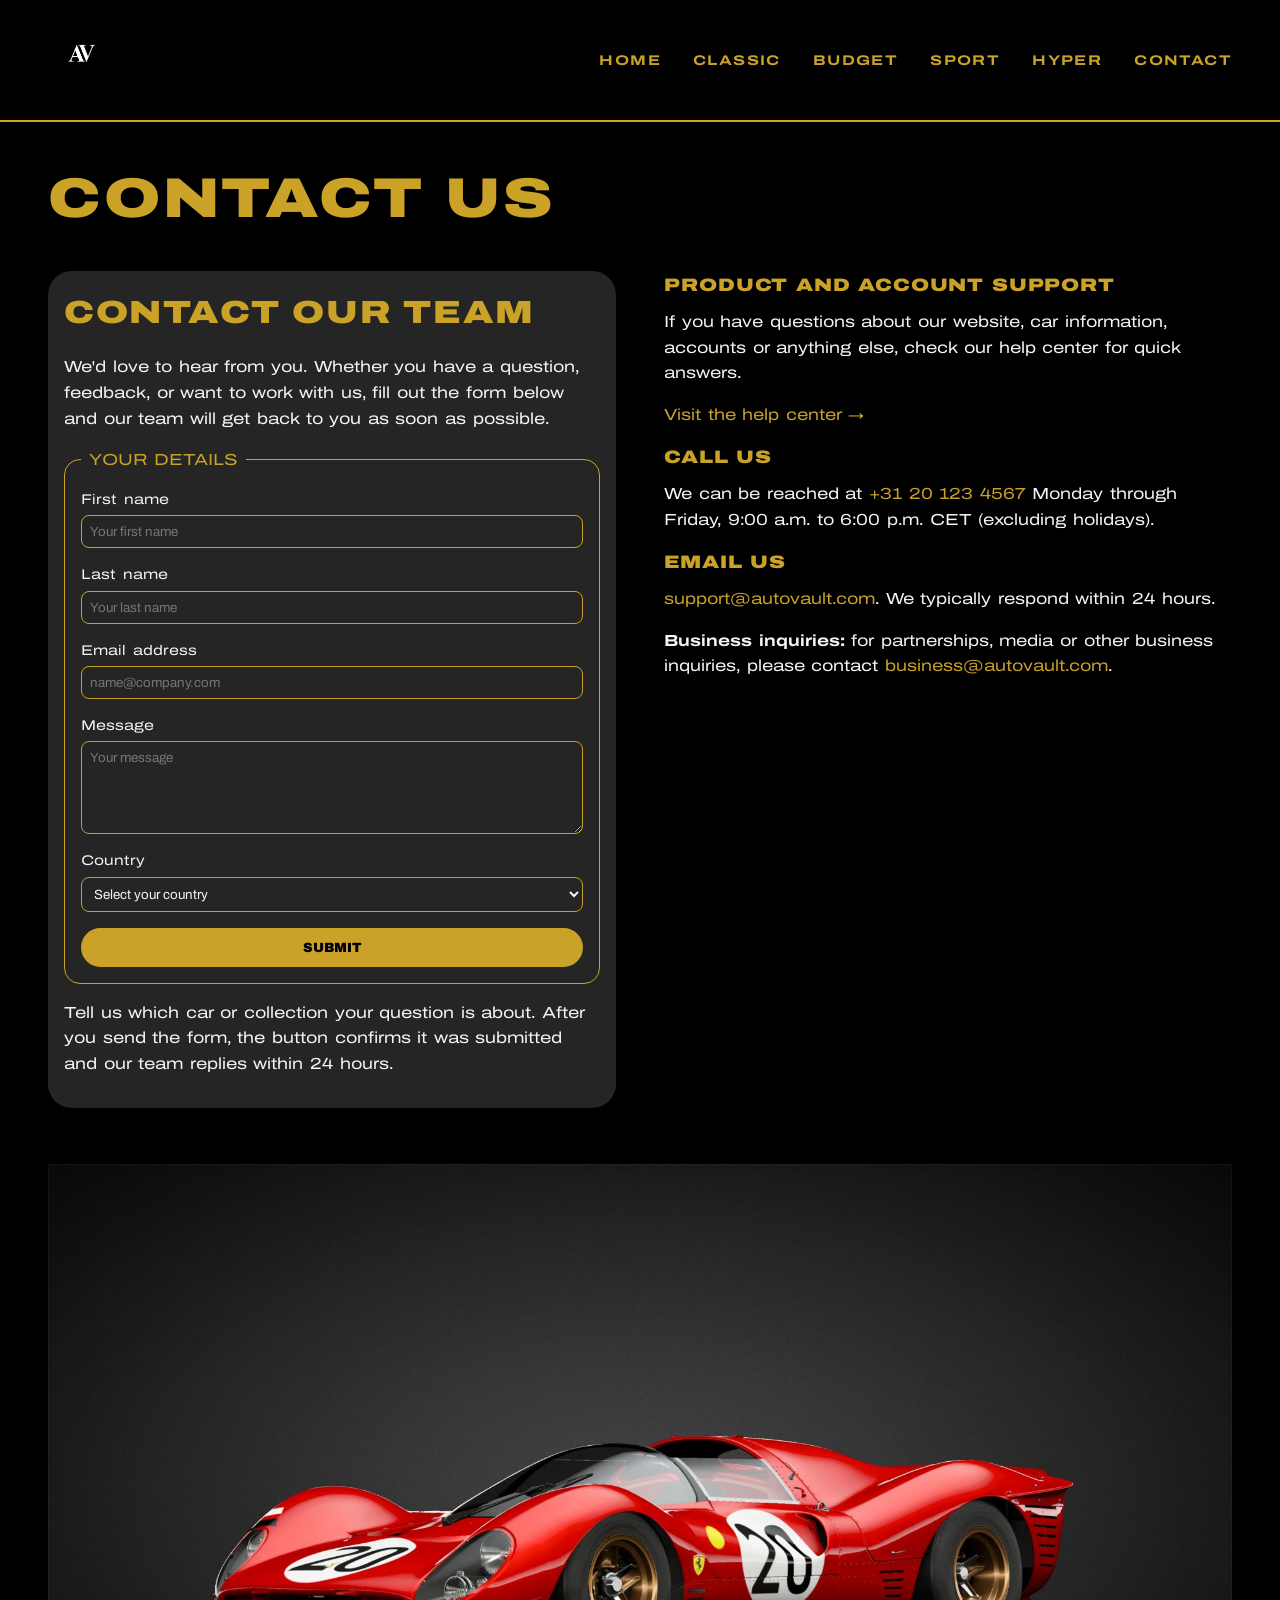
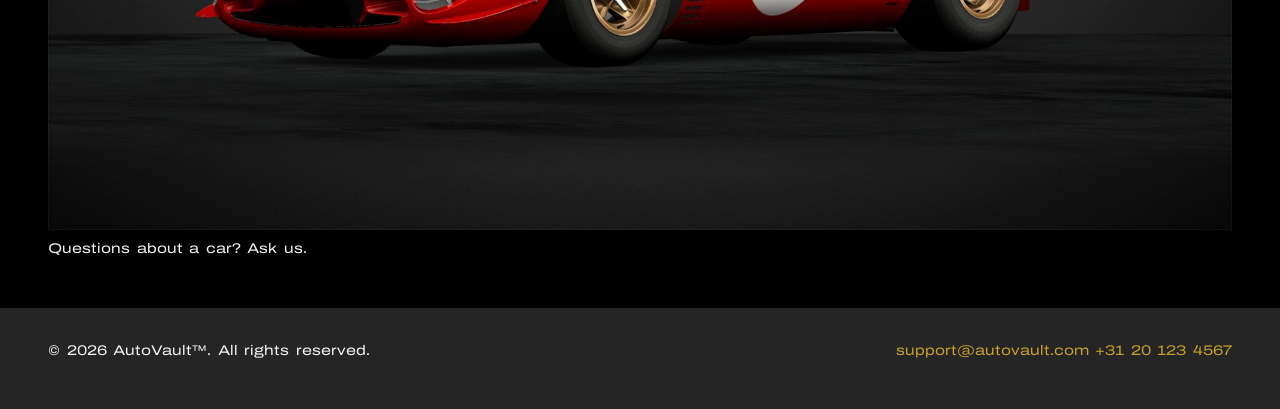
==== contact.html @ 68b2f280 "Add Contact page with the contact form and form styles Co-Authored-By: Claude Sonnet 5.5 <noreply@an" ====
<!DOCTYPE html>
<html lang="en">
<head>
	<meta charset="utf-8">
	<meta name="viewport" content="width=device-width, initial-scale=1.0">
	<meta name="author" content="Rishi Anoop">
	<meta name="description" content="Contact the AutoVault team with a question, feedback or a business inquiry. We reply to every message within 24 hours.">
	<meta name="keywords" content="contact AutoVault, car questions, customer support, help center, business inquiries">
	<title>Contact us | AutoVault</title>
	<link rel="icon" type="image/png" href="img/logo.png">
	<link rel="stylesheet" type="text/css" href="css/style.css">
</head>
<body>
	<header>
		<a href="index.html"><img src="img/logo.png" alt="AutoVault logo" title="AutoVault logo"></a>
		<nav>
			<ul>
				<li><a href="index.html">Home</a></li>
				<li><a href="detail-1.html">Classic</a></li>
				<li><a href="detail-2.html">Budget</a></li>
				<li><a href="detail-3.html">Sport</a></li>
				<li><a href="detail-4.html">Hyper</a></li>
				<li><a href="contact.html">Contact</a></li>
			</ul>
		</nav>
	</header>

	<main>
		<h1>Contact us</h1>

		<section class="contact">
			<article>
				<h2>Contact our team</h2>
				<p>We'd love to hear from you. Whether you have a question, feedback, or want to work with us, fill out the form below and our team will get back to you as soon as possible.</p>
				<form action="http://next-app-router-playground-kohl.vercel.app/api/contact" method="POST">
					<fieldset>
						<legend>Your details</legend>

						<label for="first-name">First name</label>
						<input type="text" id="first-name" name="name" placeholder="Your first name" required>

						<label for="last-name">Last name</label>
						<input type="text" id="last-name" name="lastname" placeholder="Your last name" required>

						<label for="email">Email address</label>
						<input type="email" id="email" name="email" placeholder="name@company.com" required>

						<label for="message">Message</label>
						<textarea id="message" name="message" rows="5" placeholder="Your message" required></textarea>

						<label for="country">Country</label>
						<select id="country" name="country">
							<option value="" selected disabled>Select your country</option>
							<option value="nl">Netherlands</option>
							<option value="be">Belgium</option>
							<option value="de">Germany</option>
							<option value="fr">France</option>
							<option value="uk">United Kingdom</option>
							<option value="us">United States</option>
							<option value="other">Other</option>
						</select>

						<input type="submit" value="Submit">
					</fieldset>
				</form>
				<p>Tell us which car or collection your question is about. After you send the form, the button confirms it was submitted and our team replies within 24 hours.</p>
			</article>

			<aside>
				<h3>Product and account support</h3>
				<p>If you have questions about our website, car information, accounts or anything else, check our help center for quick answers.</p>
				<p><a href="mailto:support@autovault.com">Visit the help center &rarr;</a></p>

				<h3>Call us</h3>
				<p>We can be reached at <a href="tel:+31201234567">+31 20 123 4567</a> Monday through Friday, 9:00 a.m. to 6:00 p.m. CET (excluding holidays).</p>

				<h3>Email us</h3>
				<p><a href="mailto:support@autovault.com">support@autovault.com</a>. We typically respond within 24 hours.</p>
				<p><strong>Business inquiries:</strong> for partnerships, media or other business inquiries, please contact <a href="mailto:business@autovault.com">business@autovault.com</a>.</p>
			</aside>
		</section>

		<figure>
			<img src="img/contact-banner.jpg" alt="Red Ferrari race car with number 20 in a dark studio" title="Red Ferrari race car">
			<figcaption>Questions about a car? Ask us.</figcaption>
		</figure>
	</main>

	<footer>
		<p>&copy; 2026 AutoVault&trade;. All rights reserved.</p>
		<p><a href="mailto:support@autovault.com">support@autovault.com</a> <a href="tel:+31201234567">+31 20 123 4567</a></p>
	</footer>
</body>
</html>
---- css/style.css ----
/* AutoVault shared stylesheet. Mobile first: phone styles are the base, the PC block is at the bottom. */

/* Google Font (imported here, not in the HTML head). Archivo has a width axis, so font-stretch gives the wide look of the design. */
@import url("https://fonts.googleapis.com/css2?family=Archivo:wdth,wght@62..125,100..900&display=swap");

/* Colors used everywhere */
:root {
	--gold: #c9a227;
	--black: #000000;
	--card: #252525;
	--text: #f5f5f5;
}

/* Border-box makes widths easier to calculate */
* {
	box-sizing: border-box;
}

body {
	margin: 0;
	background-color: var(--black);
	color: var(--text);
	font-family: "Archivo", Arial, sans-serif;
	font-stretch: 125%;
	font-size: 1rem;
	line-height: 1.6;
	word-spacing: 0.1em;
}

/* Heading scale: h1 > h2 > h3 */
h1, h2, h3 {
	margin: 0 0 0.5em;
	color: var(--gold);
	font-weight: 900;
	text-transform: uppercase;
	letter-spacing: 0.05em;
}

h1 {
	font-size: 2rem;
}

h2 {
	font-size: 1.5rem;
}

h3 {
	font-size: 1.125rem;
}

p {
	margin: 0 0 1em;
}

/* Links: gold, with hover, visited and active states */
a {
	color: var(--gold);
	text-decoration: none;
}

a:visited {
	color: var(--gold);
}

a:hover {
	color: var(--text);
	text-decoration: underline;
}

a:active {
	color: var(--text);
}

img {
	max-width: 100%;
	height: auto;
}

/* Header and menu: flexbox */
header {
	display: flex;
	flex-wrap: wrap;
	align-items: center;
	justify-content: space-between;
	gap: 1rem;
	padding: 1rem;
	border-bottom: 2px solid var(--gold);
}

header img {
	width: 3rem;
}

nav ul {
	display: flex;
	flex-wrap: wrap;
	gap: 1rem;
	margin: 0;
	padding: 0;
	list-style-type: none;
}

nav a {
	font-size: 0.875rem;
	font-weight: 700;
	text-transform: uppercase;
	letter-spacing: 0.1em;
}

main {
	padding: 1rem;
}

/* Cards: dark boxes with rounded corners */
article {
	margin-bottom: 1.5rem;
	padding: 1rem;
	background-color: var(--card);
	border-radius: 1.5rem;
}

figure {
	margin: 0 0 1rem;
}

figcaption {
	font-size: 0.875rem;
}

/* Footer: flexbox */
footer {
	display: flex;
	flex-wrap: wrap;
	align-items: center;
	justify-content: space-between;
	gap: 1rem;
	padding: 1.5rem 1rem;
	background-color: var(--card);
	font-size: 0.875rem;
}

/* PC: wider than 768px */
@media (min-width: 769px) {
	header {
		padding: 1.5rem 3rem;
	}

	header img {
		width: 4rem;
	}

	nav ul {
		gap: 2rem;
	}

	main {
		max-width: 90rem;
		margin: 0 auto;
		padding: 2rem 3rem;
	}

	h1 {
		font-size: 3.5rem;
	}

	h2 {
		font-size: 2rem;
	}

	footer {
		padding: 2rem 3rem;
	}
}

/* Home page and shared page parts */
main > section {
	margin-bottom: 2rem;
}

/* Link that looks like a gold outlined button */
.button {
	display: inline-block;
	padding: 0.5rem 1.25rem;
	border: 1px solid var(--gold);
	border-radius: 2rem;
	font-size: 0.875rem;
	font-weight: 700;
	text-transform: uppercase;
}

/* Featuring: the spec box sits at the bottom of the section, on top of the picture */
.featured {
	position: relative;
}

.featured aside {
	position: absolute;
	bottom: 0;
	left: 0;
	width: 100%;
	padding: 0.5rem 1rem;
	background-color: var(--card);
}

.featured aside ul {
	display: flex;
	flex-wrap: wrap;
	gap: 0.5rem 1.5rem;
	margin: 0;
	padding: 0;
	list-style-type: none;
	font-size: 0.75rem;
}

/* Collection list: one card per car type */
main ol {
	margin: 0;
	padding: 0;
	list-style-type: none;
}

@media (min-width: 769px) {
	/* On PC the photo sits next to the text */
	main ol article {
		display: grid;
		grid-template-columns: 1fr 1fr;
		gap: 2rem;
		align-items: center;
		padding: 2rem;
	}

	main ol figure {
		grid-column: 2;
		grid-row: 1 / span 4;
		margin: 0;
	}
}

/* Specs table on the detail pages: light stripes, gold first column */
table {
	width: 100%;
	margin-bottom: 1rem;
	border-collapse: collapse;
	color: #000000;
}

th, td {
	padding: 0.5rem;
	border-width: 1px;
	border-style: solid;
	border-color: var(--gold);
	text-align: left;
}

thead th {
	background-color: var(--black);
	color: var(--gold);
}

tbody th:first-child {
	background-color: var(--gold);
}

tbody tr:nth-child(even) {
	background-color: #ccffff;
}

tbody tr:nth-child(odd) {
	background-color: #ffffff;
}

/* Detail page car card: photo next to the text on PC */
@media (min-width: 769px) {
	.car {
		display: grid;
		grid-template-columns: 1fr 1fr;
		column-gap: 2rem;
		align-content: center;
		padding: 2rem;
	}

	.car figure {
		grid-row: 1 / span 6;
		margin: 0;
	}

	.car > :not(figure) {
		grid-column: 2;
	}
}

/* Contact form */
fieldset {
	margin: 0 0 1rem;
	padding: 1rem;
	border-width: 1px;
	border-style: solid;
	border-color: var(--gold);
	border-radius: 1rem;
}

legend {
	padding: 0 0.5rem;
	color: var(--gold);
	text-transform: uppercase;
}

label, input, select, textarea {
	display: block;
	width: 100%;
}

label {
	margin-bottom: 0.25rem;
	font-size: 0.875rem;
}

input[type="text"], input[type="email"], select, textarea {
	margin-bottom: 1rem;
	padding: 0.5rem;
	border-width: 1px;
	border-style: solid;
	border-color: var(--gold);
	border-radius: 0.5rem;
	background-color: var(--card);
	color: var(--text);
	font-family: inherit;
}

input[type="submit"] {
	padding: 0.75rem;
	border: none;
	border-radius: 2rem;
	background-color: var(--gold);
	font-family: inherit;
	font-weight: 900;
	text-transform: uppercase;
	cursor: pointer;
}

input[type="submit"]:hover {
	background-color: var(--text);
}

/* Support column next to the form on PC */
@media (min-width: 769px) {
	.contact {
		display: grid;
		grid-template-columns: 1fr 1fr;
		gap: 3rem;
	}
}
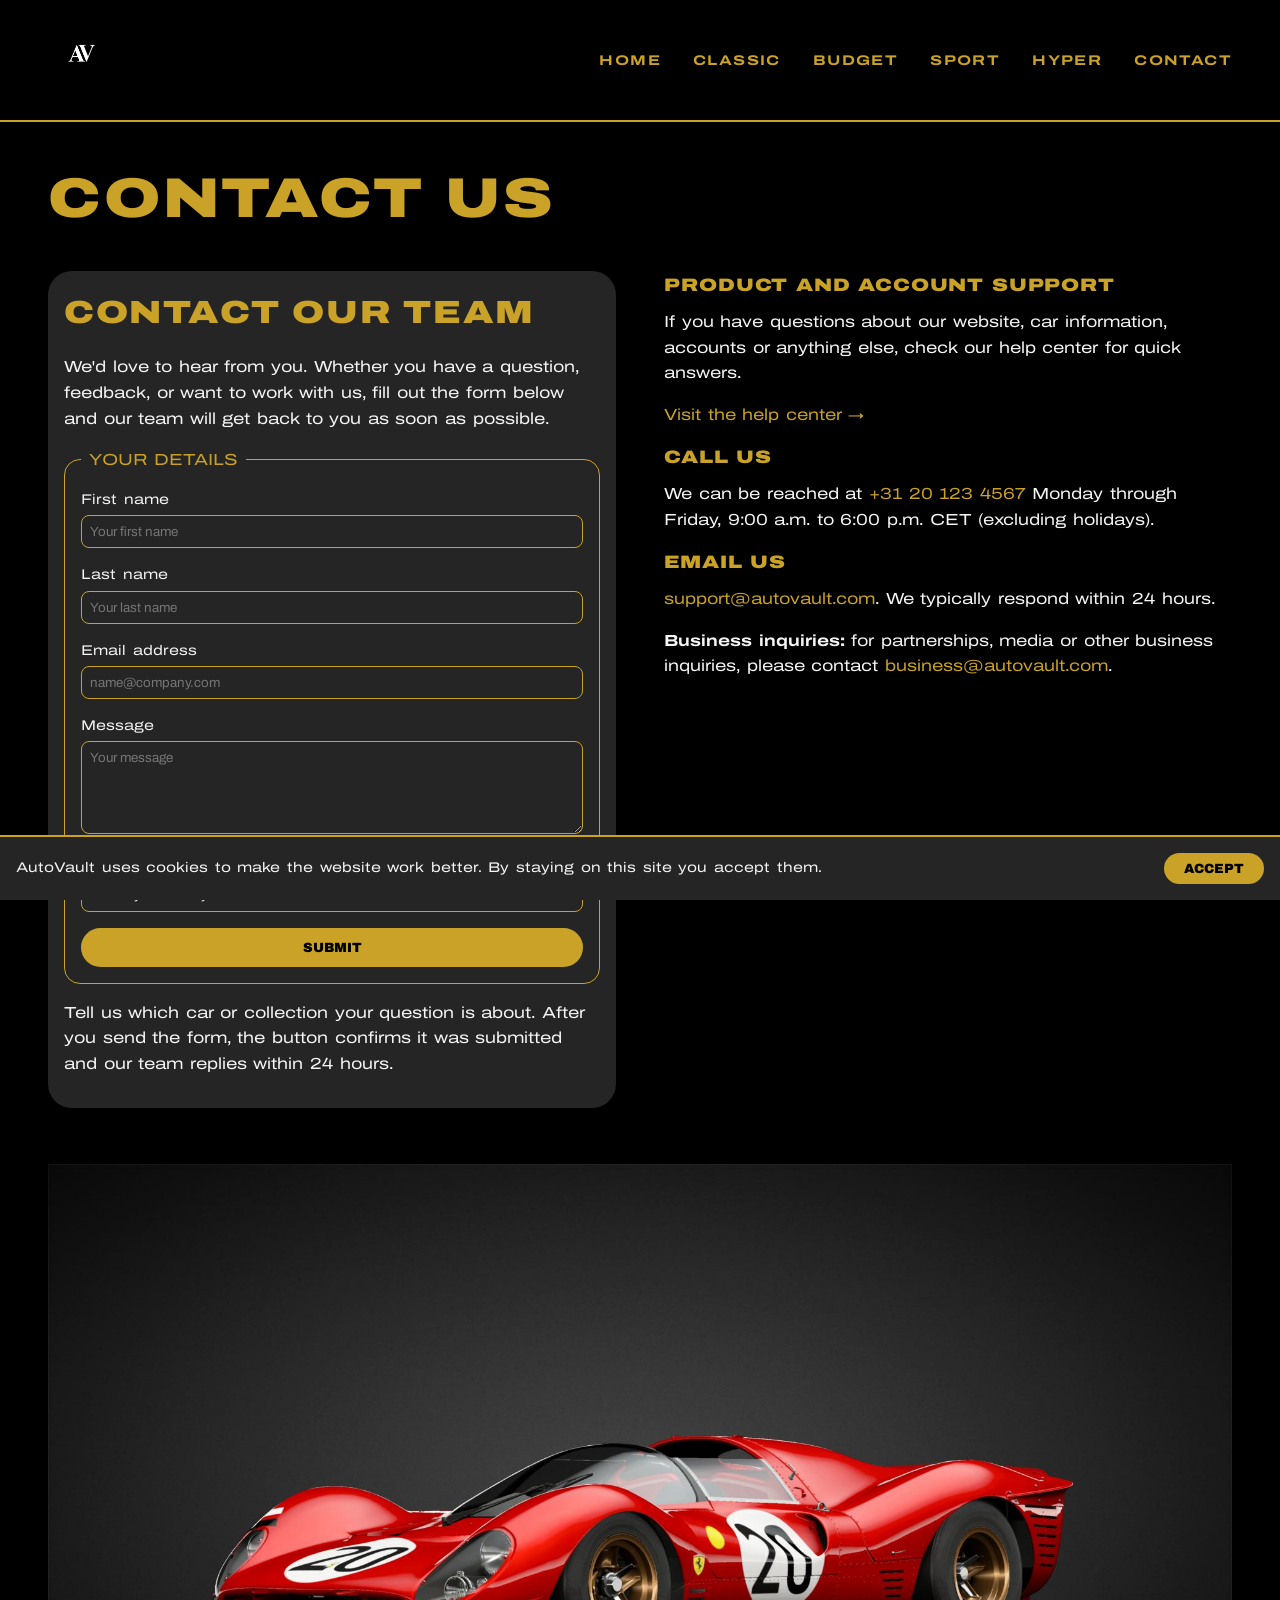
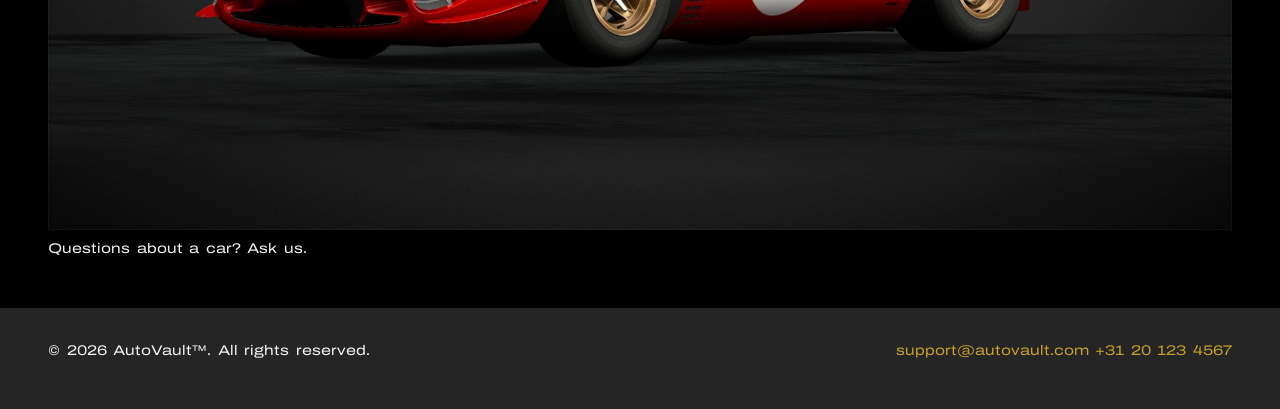
==== commit 1331f83c: "Add cookie message and the green SUBMITTED button Co-Authored-By: Claude Sonnet 5.5 <noreply@anthrop" ====
--- a/contact.html
+++ b/contact.html
@@ -13,6 +13,8 @@
 <body>
 	<header>
 		<a href="index.html"><img src="img/logo.png" alt="AutoVault logo" title="AutoVault logo"></a>
+		<input type="checkbox" id="menu-toggle">
+		<label for="menu-toggle" title="Menu">&#9776;</label>
 		<nav>
 			<ul>
 				<li><a href="index.html">Home</a></li>
@@ -90,5 +92,10 @@
 		<p>&copy; 2026 AutoVault&trade;. All rights reserved.</p>
 		<p><a href="mailto:support@autovault.com">support@autovault.com</a> <a href="tel:+31201234567">+31 20 123 4567</a></p>
 	</footer>
+	<aside id="cookies">
+		<p>AutoVault uses cookies to make the website work better. By staying on this site you accept them.</p>
+		<button type="button" id="cookie-accept">Accept</button>
+	</aside>
+	<script src="js/script.js"></script>
 </body>
 </html>
--- a/css/style.css
+++ b/css/style.css
@@ -350,3 +350,99 @@
 		gap: 3rem;
 	}
 }
+
+/* Hamburger menu without JavaScript: the hidden checkbox opens the menu on phones */
+header {
+	position: relative;
+}
+
+header input {
+	position: absolute;
+	width: 1px;
+	height: 1px;
+	opacity: 0;
+}
+
+header label {
+	width: auto;
+	margin: 0;
+	color: var(--gold);
+	font-size: 2rem;
+	cursor: pointer;
+}
+
+#menu-toggle:focus ~ label {
+	outline: 2px solid var(--gold);
+}
+
+nav {
+	display: none;
+	width: 100%;
+}
+
+#menu-toggle:checked ~ nav {
+	display: block;
+}
+
+nav ul {
+	flex-direction: column;
+}
+
+/* PC: the menu is always visible, in one row */
+@media (min-width: 769px) {
+	header label {
+		display: none;
+	}
+
+	nav {
+		display: block;
+		width: auto;
+	}
+
+	nav ul {
+		flex-direction: row;
+	}
+}
+
+/* Cookie message: always on top of the page (z-index 9999), fixed to the bottom */
+#cookies {
+	position: fixed;
+	bottom: 0;
+	left: 0;
+	z-index: 9999;
+	display: flex;
+	flex-wrap: wrap;
+	align-items: center;
+	justify-content: space-between;
+	gap: 1rem;
+	width: 100%;
+	padding: 1rem;
+	border-top: 2px solid var(--gold);
+	background-color: var(--card);
+	font-size: 0.875rem;
+}
+
+#cookies p {
+	margin: 0;
+}
+
+#cookies button {
+	padding: 0.5rem 1.25rem;
+	border: none;
+	border-radius: 2rem;
+	background-color: var(--gold);
+	font-family: inherit;
+	font-weight: 900;
+	text-transform: uppercase;
+	cursor: pointer;
+}
+
+#cookies.hidden {
+	display: none;
+}
+
+/* Submit button after the form was sent: green */
+input[type="submit"].submitted {
+	background-color: #2e9e4f;
+	color: #ffffff;
+}
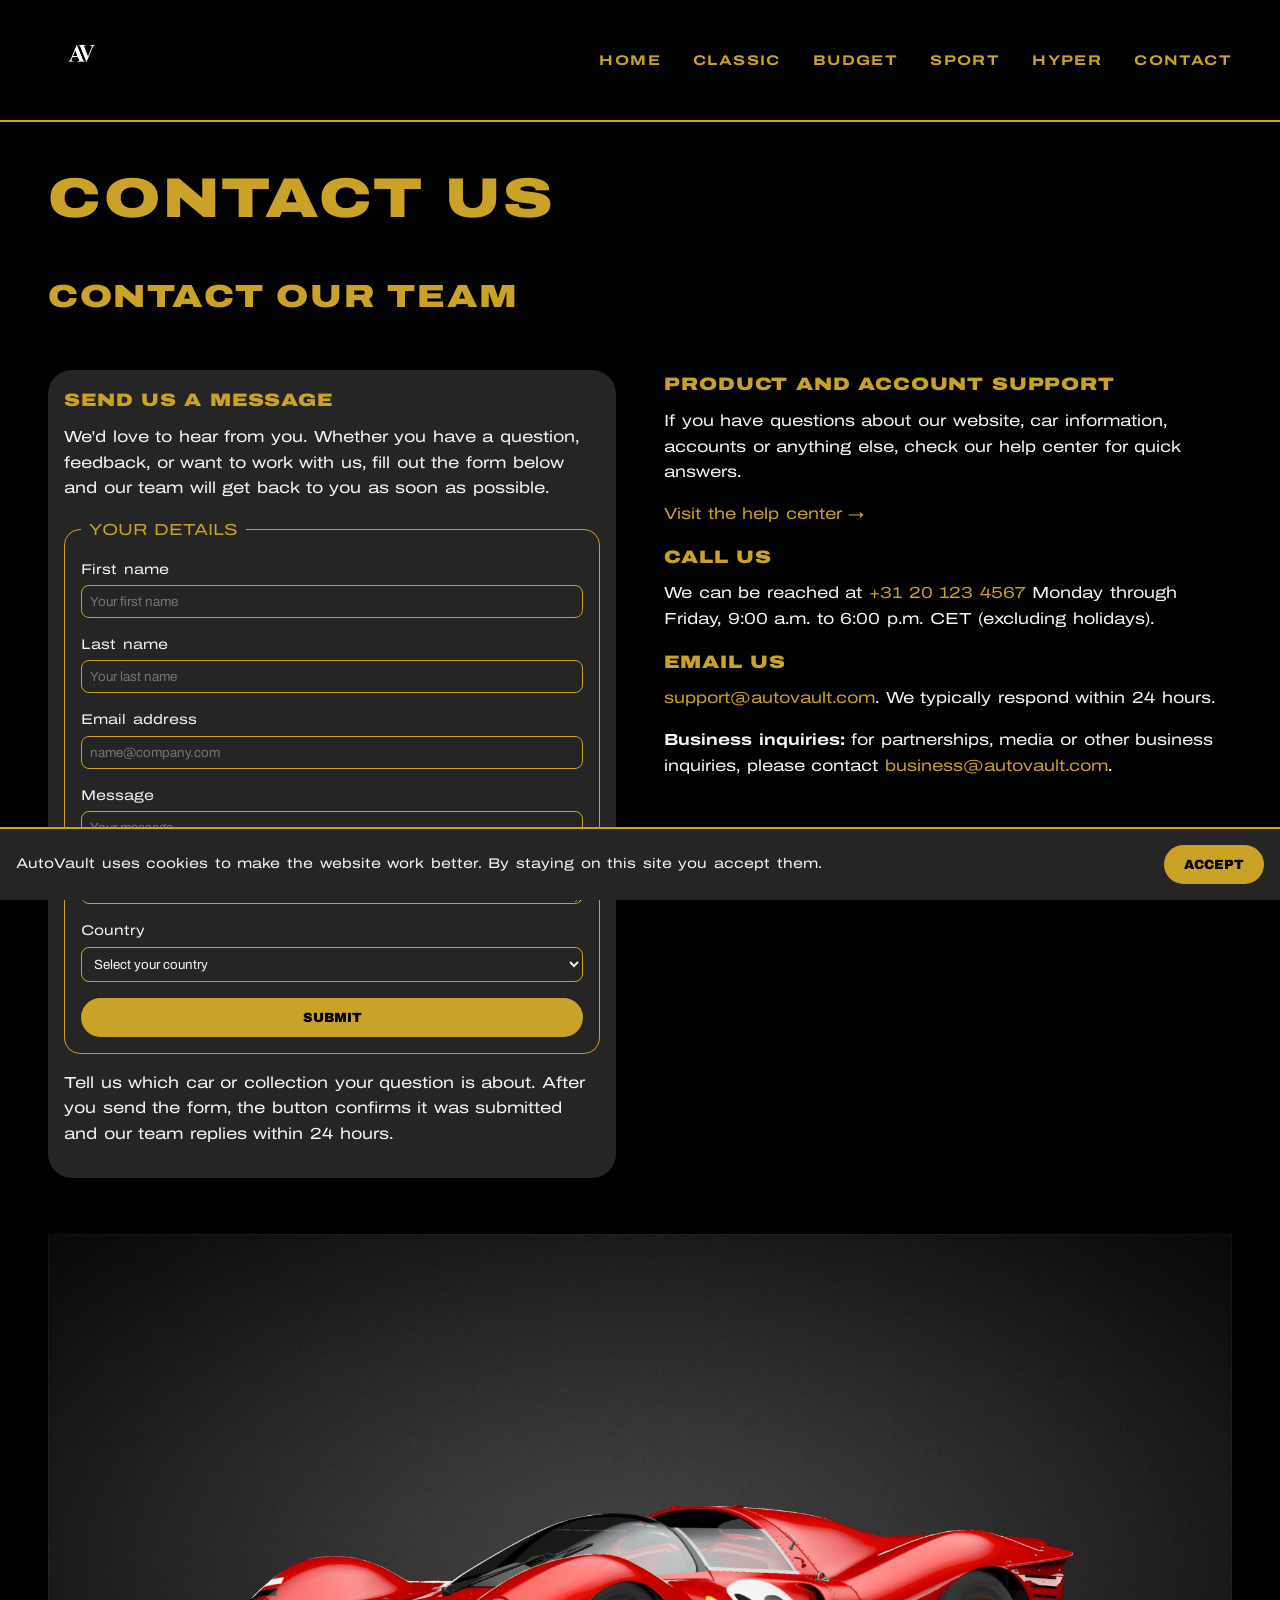
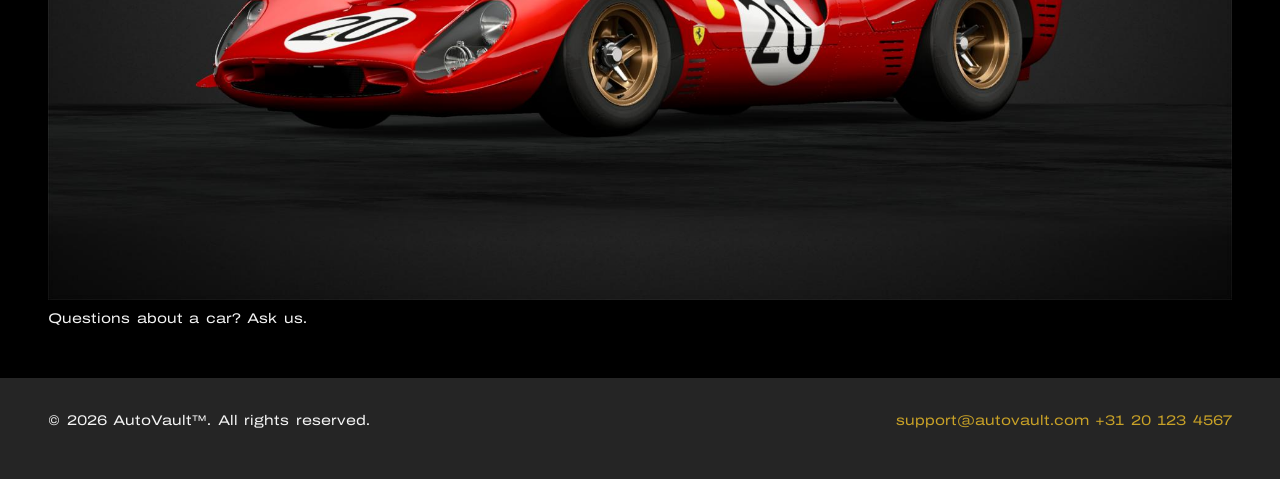
==== commit 4bbe7655: "Fix the only W3C validator warning: give the contact section its own heading Co-Authored-By: Claude " ====
--- a/contact.html
+++ b/contact.html
@@ -31,8 +31,9 @@
 		<h1>Contact us</h1>
 
 		<section class="contact">
+			<h2>Contact our team</h2>
 			<article>
-				<h2>Contact our team</h2>
+				<h3>Send us a message</h3>
 				<p>We'd love to hear from you. Whether you have a question, feedback, or want to work with us, fill out the form below and our team will get back to you as soon as possible.</p>
 				<form action="http://next-app-router-playground-kohl.vercel.app/api/contact" method="POST">
 					<fieldset>
--- a/css/style.css
+++ b/css/style.css
@@ -1,4 +1,4 @@
-/* AutoVault shared stylesheet. Mobile first: phone styles are the base, the PC block is at the bottom. */
+/* AutoVault shared stylesheet. Mobile first: phone styles come first, the PC styles are in one block at the bottom. */
 
 /* Google Font (imported here, not in the HTML head). Archivo has a width axis, so font-stretch gives the wide look of the design. */
 @import url("https://fonts.googleapis.com/css2?family=Archivo:wdth,wght@62..125,100..900&display=swap");
@@ -52,14 +52,10 @@
 	margin: 0 0 1em;
 }
 
-/* Links: gold, with hover, visited and active states */
+/* Links: gold, with hover, active and focus states */
 a {
 	color: var(--gold);
 	text-decoration: none;
-}
-
-a:visited {
-	color: var(--gold);
 }
 
 a:hover {
@@ -67,8 +63,9 @@
 	text-decoration: underline;
 }
 
-a:active {
+a:active, a:focus {
 	color: var(--text);
+	outline: 2px solid var(--gold);
 }
 
 img {
@@ -76,8 +73,9 @@
 	height: auto;
 }
 
-/* Header and menu: flexbox */
+/* Header with logo, hamburger label and menu: flexbox */
 header {
+	position: relative;
 	display: flex;
 	flex-wrap: wrap;
 	align-items: center;
@@ -91,9 +89,38 @@
 	width: 3rem;
 }
 
+/* Hamburger menu without JavaScript: the hidden checkbox opens the menu on phones */
+header input {
+	position: absolute;
+	width: 1px;
+	height: 1px;
+	opacity: 0;
+}
+
+header label {
+	width: auto;
+	margin: 0;
+	color: var(--gold);
+	font-size: 2rem;
+	cursor: pointer;
+}
+
+#menu-toggle:focus ~ label {
+	outline: 2px solid var(--gold);
+}
+
+nav {
+	display: none;
+	width: 100%;
+}
+
+#menu-toggle:checked ~ nav {
+	display: block;
+}
+
 nav ul {
 	display: flex;
-	flex-wrap: wrap;
+	flex-direction: column;
 	gap: 1rem;
 	margin: 0;
 	padding: 0;
@@ -109,6 +136,10 @@
 
 main {
 	padding: 1rem;
+}
+
+main > section {
+	margin-bottom: 2rem;
 }
 
 /* Cards: dark boxes with rounded corners */
@@ -127,54 +158,20 @@
 	font-size: 0.875rem;
 }
 
-/* Footer: flexbox */
-footer {
-	display: flex;
-	flex-wrap: wrap;
-	align-items: center;
-	justify-content: space-between;
-	gap: 1rem;
-	padding: 1.5rem 1rem;
-	background-color: var(--card);
-	font-size: 0.875rem;
-}
-
-/* PC: wider than 768px */
-@media (min-width: 769px) {
-	header {
-		padding: 1.5rem 3rem;
-	}
-
-	header img {
-		width: 4rem;
-	}
-
-	nav ul {
-		gap: 2rem;
-	}
-
-	main {
-		max-width: 90rem;
-		margin: 0 auto;
-		padding: 2rem 3rem;
-	}
-
-	h1 {
-		font-size: 3.5rem;
-	}
-
-	h2 {
-		font-size: 2rem;
-	}
-
-	footer {
-		padding: 2rem 3rem;
-	}
-}
-
-/* Home page and shared page parts */
-main > section {
-	margin-bottom: 2rem;
+/* Photos: cropped to the same height so tall photos do not take over the page */
+main > section:first-of-type figure img {
+	display: block;
+	width: 100%;
+	height: 20rem;
+	object-fit: cover;
+	object-position: center 70%;
+}
+
+.car figure img, main ol figure img {
+	width: 100%;
+	height: 15rem;
+	object-fit: cover;
+	border-radius: 1rem;
 }
 
 /* Link that looks like a gold outlined button */
@@ -188,7 +185,16 @@
 	text-transform: uppercase;
 }
 
-/* Featuring: the spec box sits at the bottom of the section, on top of the picture */
+/* Drop cap: the first letter of an intro paragraph floats to the left */
+main > section > h2 + p::first-letter {
+	float: left;
+	padding-right: 0.5rem;
+	color: var(--gold);
+	font-size: 3rem;
+	line-height: 1;
+}
+
+/* Home page: the spec box sits at the bottom of the "Featuring" section, on top of the picture */
 .featured {
 	position: relative;
 }
@@ -212,31 +218,14 @@
 	font-size: 0.75rem;
 }
 
-/* Collection list: one card per car type */
+/* Home page: the collection list has one card per car type */
 main ol {
 	margin: 0;
 	padding: 0;
 	list-style-type: none;
 }
 
-@media (min-width: 769px) {
-	/* On PC the photo sits next to the text */
-	main ol article {
-		display: grid;
-		grid-template-columns: 1fr 1fr;
-		gap: 2rem;
-		align-items: center;
-		padding: 2rem;
-	}
-
-	main ol figure {
-		grid-column: 2;
-		grid-row: 1 / span 4;
-		margin: 0;
-	}
-}
-
-/* Specs table on the detail pages: light stripes, gold first column */
+/* Detail pages: specs table with light stripes and a gold first column */
 table {
 	width: 100%;
 	margin-bottom: 1rem;
@@ -262,34 +251,19 @@
 }
 
 tbody tr:nth-child(even) {
-	background-color: #ccffff;
+	background-color: #CFF;
 }
 
 tbody tr:nth-child(odd) {
-	background-color: #ffffff;
-}
-
-/* Detail page car card: photo next to the text on PC */
-@media (min-width: 769px) {
-	.car {
-		display: grid;
-		grid-template-columns: 1fr 1fr;
-		column-gap: 2rem;
-		align-content: center;
-		padding: 2rem;
-	}
-
-	.car figure {
-		grid-row: 1 / span 6;
-		margin: 0;
-	}
-
-	.car > :not(figure) {
-		grid-column: 2;
-	}
-}
-
-/* Contact form */
+	background-color: #FFF;
+}
+
+/* Detail pages: the first line of the car description is indented */
+.car > p:last-of-type {
+	text-indent: 1rem;
+}
+
+/* Contact page: form */
 fieldset {
 	margin: 0 0 1rem;
 	padding: 1rem;
@@ -327,8 +301,9 @@
 	font-family: inherit;
 }
 
-input[type="submit"] {
-	padding: 0.75rem;
+/* Gold filled buttons: the Submit button and the cookie button */
+input[type="submit"], #cookies button {
+	padding: 0.75rem 1.25rem;
 	border: none;
 	border-radius: 2rem;
 	background-color: var(--gold);
@@ -342,66 +317,22 @@
 	background-color: var(--text);
 }
 
-/* Support column next to the form on PC */
-@media (min-width: 769px) {
-	.contact {
-		display: grid;
-		grid-template-columns: 1fr 1fr;
-		gap: 3rem;
-	}
-}
-
-/* Hamburger menu without JavaScript: the hidden checkbox opens the menu on phones */
-header {
-	position: relative;
-}
-
-header input {
-	position: absolute;
-	width: 1px;
-	height: 1px;
-	opacity: 0;
-}
-
-header label {
-	width: auto;
-	margin: 0;
-	color: var(--gold);
-	font-size: 2rem;
-	cursor: pointer;
-}
-
-#menu-toggle:focus ~ label {
-	outline: 2px solid var(--gold);
-}
-
-nav {
-	display: none;
-	width: 100%;
-}
-
-#menu-toggle:checked ~ nav {
-	display: block;
-}
-
-nav ul {
-	flex-direction: column;
-}
-
-/* PC: the menu is always visible, in one row */
-@media (min-width: 769px) {
-	header label {
-		display: none;
-	}
-
-	nav {
-		display: block;
-		width: auto;
-	}
-
-	nav ul {
-		flex-direction: row;
-	}
+/* Submit button after the form was sent: green */
+input[type="submit"].submitted {
+	background-color: #2e9e4f;
+	color: #ffffff;
+}
+
+/* Footer: flexbox */
+footer {
+	display: flex;
+	flex-wrap: wrap;
+	align-items: center;
+	justify-content: space-between;
+	gap: 1rem;
+	padding: 1.5rem 1rem;
+	background-color: var(--card);
+	font-size: 0.875rem;
 }
 
 /* Cookie message: always on top of the page (z-index 9999), fixed to the bottom */
@@ -426,23 +357,110 @@
 	margin: 0;
 }
 
-#cookies button {
-	padding: 0.5rem 1.25rem;
-	border: none;
-	border-radius: 2rem;
-	background-color: var(--gold);
-	font-family: inherit;
-	font-weight: 900;
-	text-transform: uppercase;
-	cursor: pointer;
-}
-
 #cookies.hidden {
 	display: none;
 }
 
-/* Submit button after the form was sent: green */
-input[type="submit"].submitted {
-	background-color: #2e9e4f;
-	color: #ffffff;
-}
+/* Smartphone: 768px and smaller */
+@media (max-width: 768px) {
+	.button {
+		display: block;
+		text-align: center;
+	}
+}
+
+/* PC: wider than 768px */
+@media (min-width: 769px) {
+	header {
+		padding: 1.5rem 3rem;
+	}
+
+	header img {
+		width: 4rem;
+	}
+
+	/* The menu is always visible, in one row */
+	header label {
+		display: none;
+	}
+
+	nav {
+		display: block;
+		width: auto;
+	}
+
+	nav ul {
+		flex-direction: row;
+		gap: 2rem;
+	}
+
+	main {
+		max-width: 90rem;
+		margin: 0 auto;
+		padding: 2rem 3rem;
+	}
+
+	h1 {
+		font-size: 3.5rem;
+	}
+
+	h2 {
+		font-size: 2rem;
+	}
+
+	main > section:first-of-type figure img {
+		height: 40rem;
+	}
+
+	.car figure img, main ol figure img {
+		height: 24rem;
+	}
+
+	/* Cards: the photo sits next to the text */
+	main ol article {
+		display: grid;
+		grid-template-columns: 1fr 1fr;
+		gap: 2rem;
+		align-items: center;
+		padding: 2rem;
+	}
+
+	main ol figure {
+		grid-column: 2;
+		grid-row: 1 / span 4;
+		margin: 0;
+	}
+
+	.car {
+		display: grid;
+		grid-template-columns: 1fr 1fr;
+		column-gap: 2rem;
+		align-content: center;
+		padding: 2rem;
+	}
+
+	.car figure {
+		grid-row: 1 / span 6;
+		margin: 0;
+	}
+
+	.car > :not(figure) {
+		grid-column: 2;
+	}
+
+	/* Contact page: support column next to the form, heading above both */
+	.contact {
+		display: grid;
+		grid-template-columns: 1fr 1fr;
+		gap: 3rem;
+	}
+
+	.contact h2 {
+		grid-column: 1 / -1;
+		margin: 0;
+	}
+
+	footer {
+		padding: 2rem 3rem;
+	}
+}
